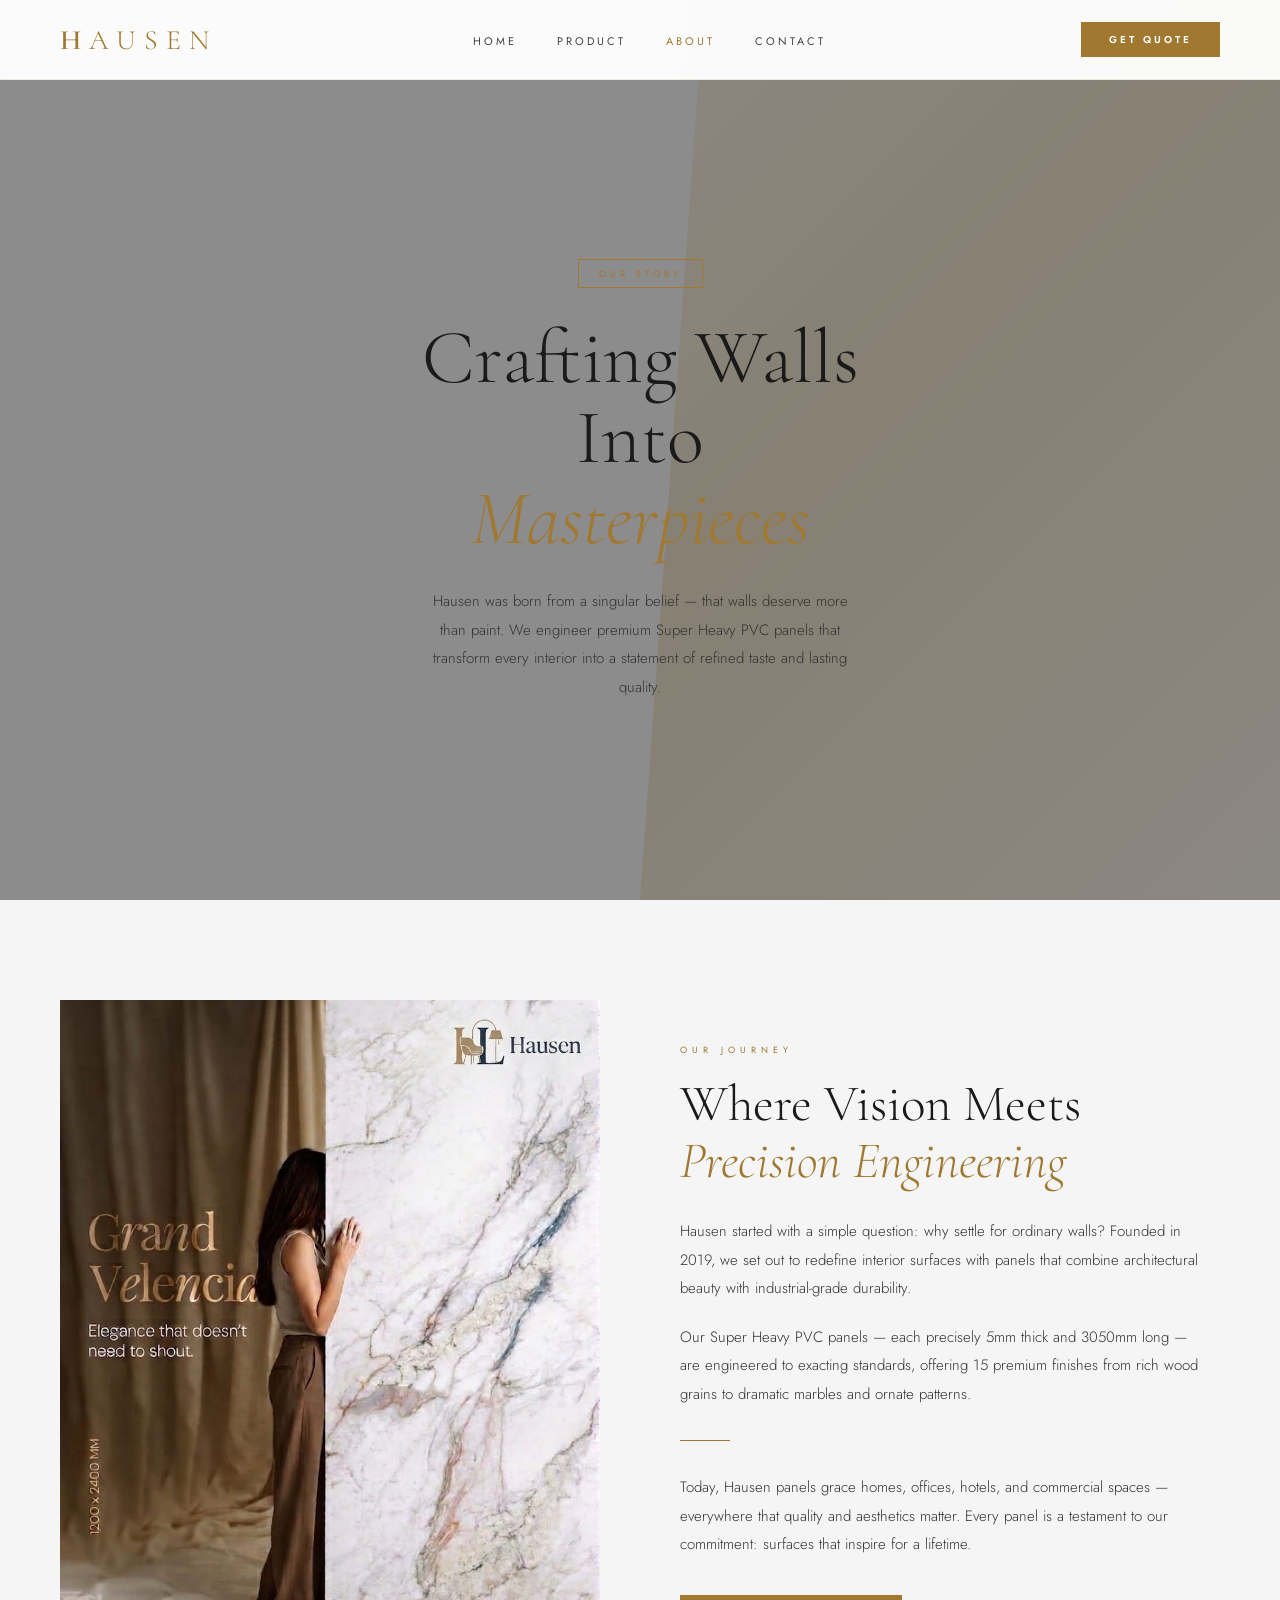
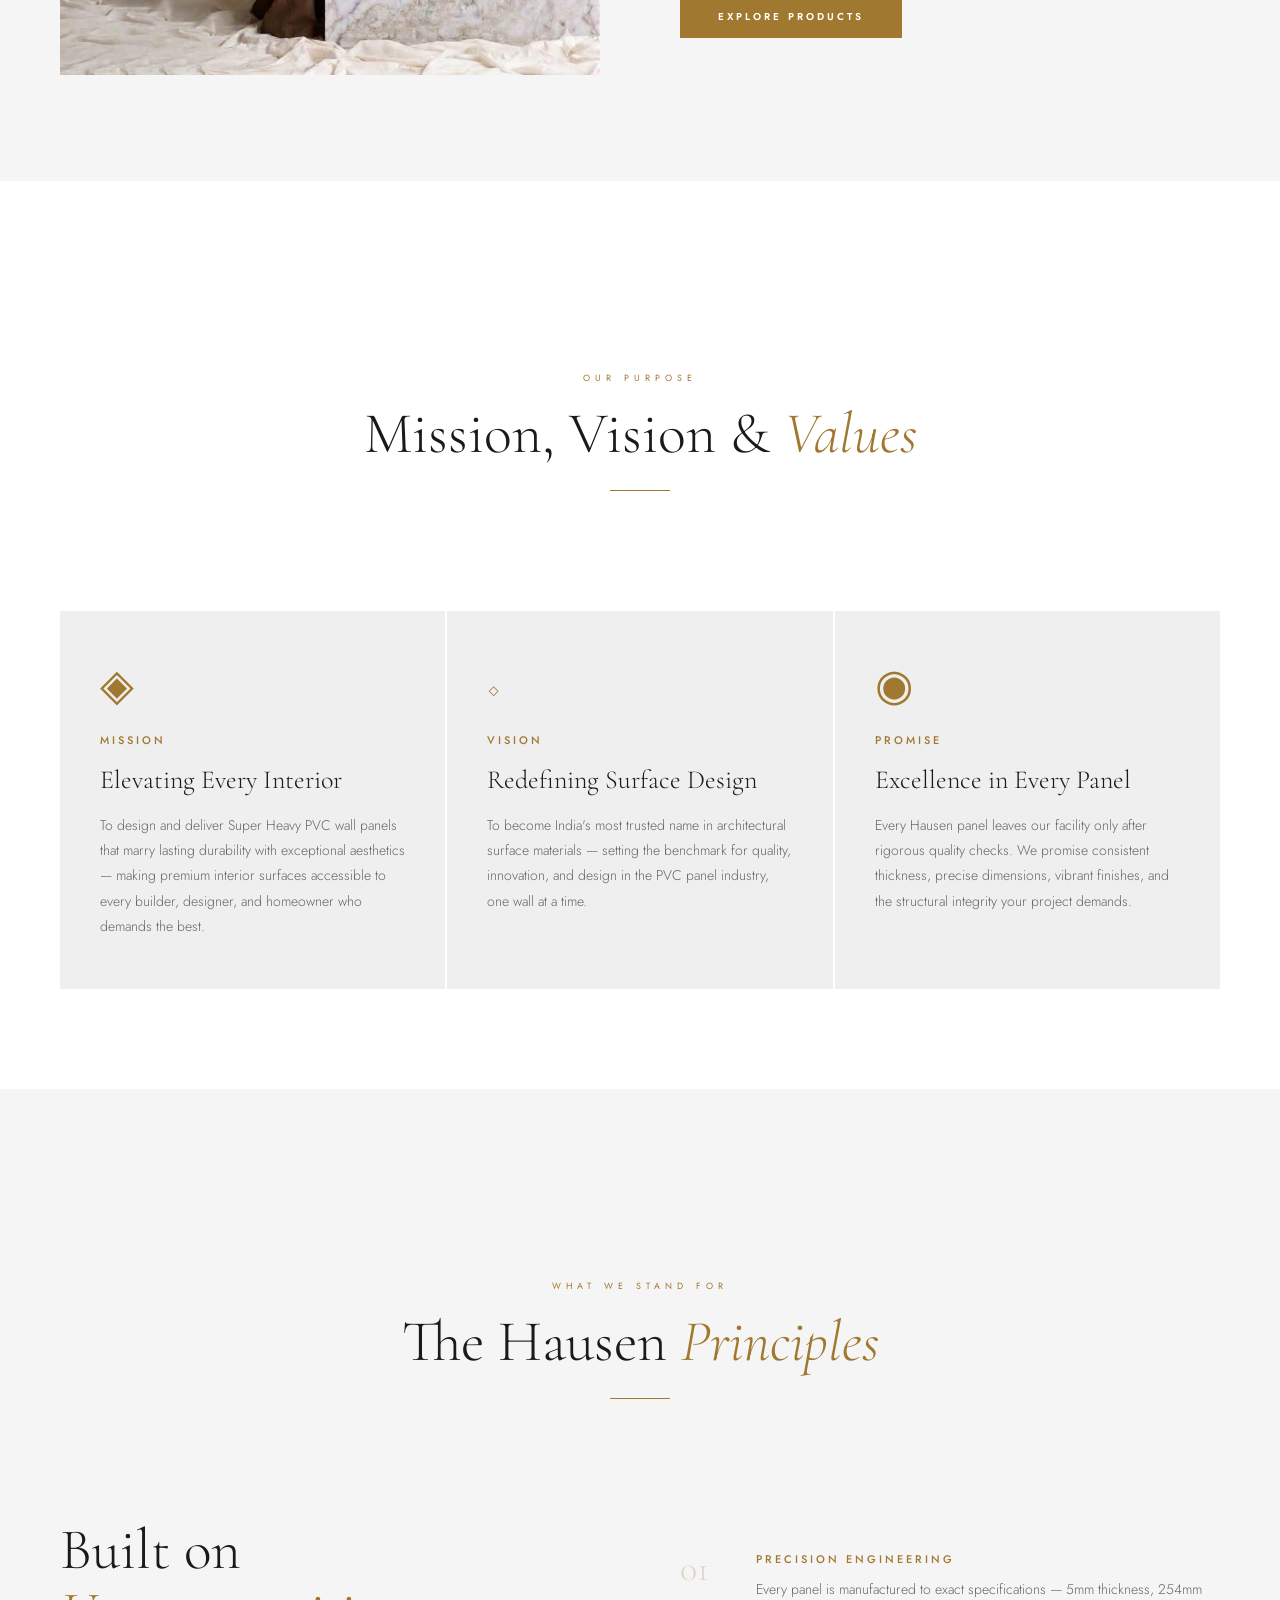
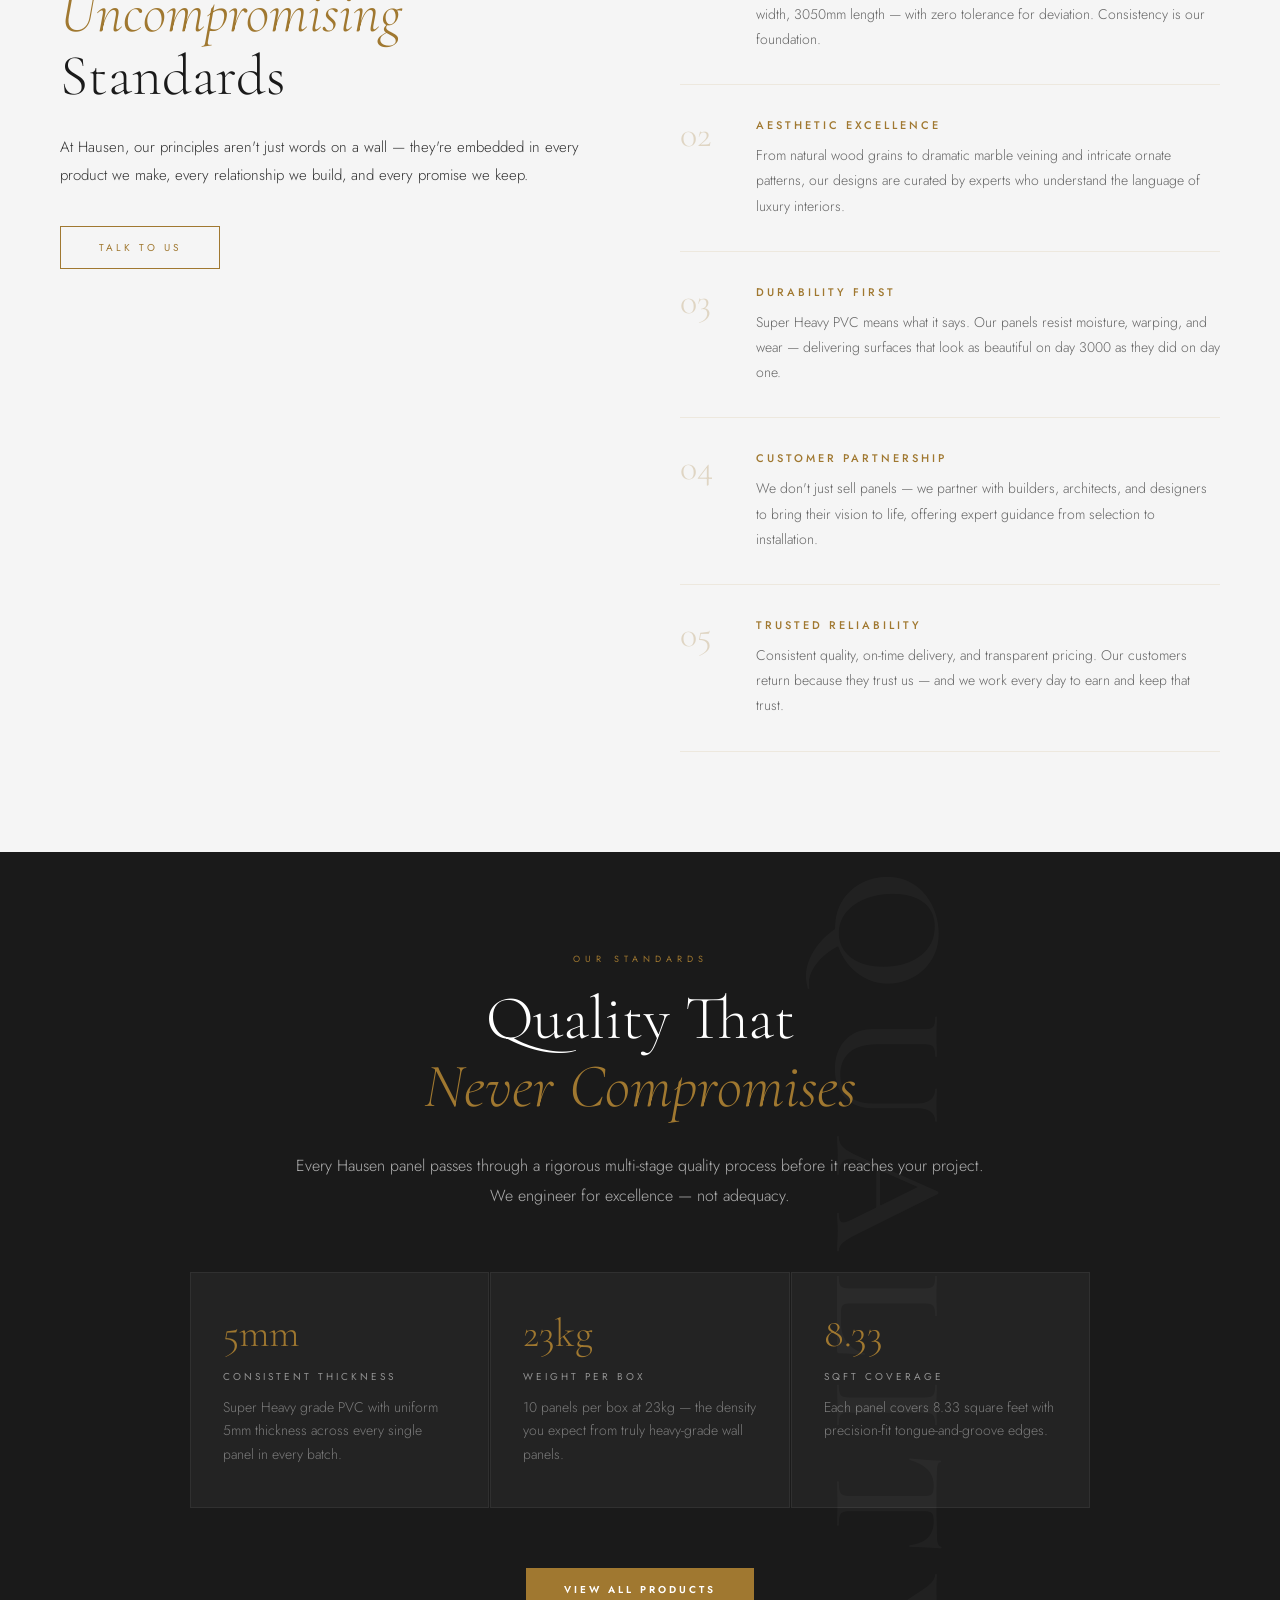
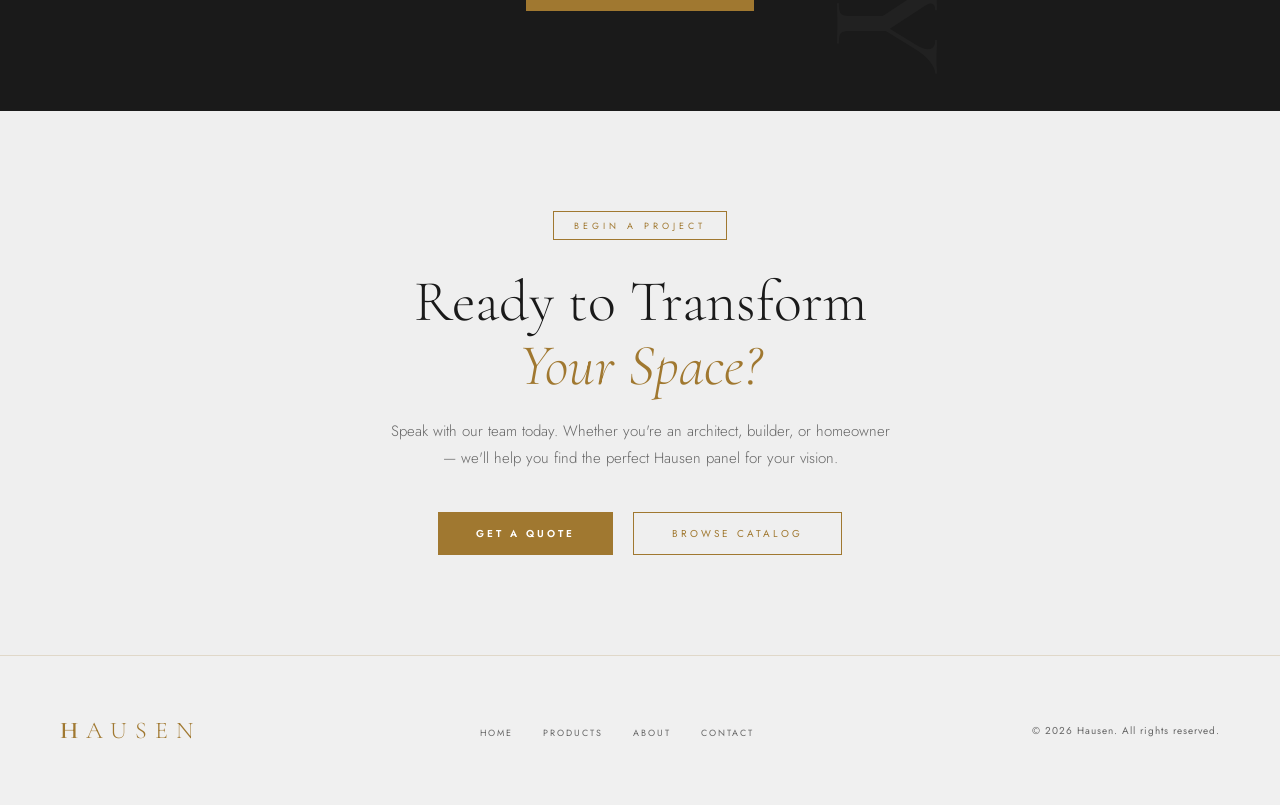
==== about.html @ d2577542 "Initial commit" ====
<!DOCTYPE html>
<html lang="en">
<head>
<meta charset="UTF-8">
<meta name="viewport" content="width=device-width, initial-scale=1.0">
<title>About | HAUSEN Super Heavy PVC Panels</title>
<meta name="description" content="Learn about Hausen — the makers of premium Super Heavy PVC wall panels. Our story, mission, and commitment to quality craftsmanship.">
<link rel="stylesheet" href="../css/style.css">
<link href="https://fonts.googleapis.com/css2?family=Cormorant+Garamond:ital,wght@0,300;0,400;0,600;1,300;1,400&family=Jost:wght@200;300;400;500;600&display=swap" rel="stylesheet">
<style>
  /* ── ABOUT PAGE STYLES ── */
  .about-hero {
    min-height: 70vh;
    background: var(--dark);
    display: flex; align-items: center;
    position: relative; overflow: hidden;
    padding: 160px 60px 100px;
  }
  .about-hero::before {
    content: '';
    position: absolute; top: 0; right: 0;
    width: 50%; height: 100%;
    background: linear-gradient(135deg, #fdf6ec 0%, #f5e8d0 40%, #fdf6ec 100%);
    clip-path: polygon(10% 0, 100% 0, 100% 100%, 0% 100%);
  }
  .about-hero-content { position: relative; z-index: 2; max-width: 580px; }
  .about-hero-tag {
    display: inline-block; border: 1px solid var(--gold);
    color: var(--gold); font-size: 9px; letter-spacing: 4px;
    text-transform: uppercase; padding: 7px 20px; margin-bottom: 30px;
  }
  .about-hero-title {
    font-family: 'Cormorant Garamond', serif;
    font-size: clamp(48px, 6vw, 80px);
    font-weight: 300; line-height: 1.05;
    color: var(--cream); margin-bottom: 28px;
  }
  .about-hero-title em { font-style: italic; color: var(--gold); display: block; }
  .about-hero-desc {
    font-size: 15px; line-height: 1.9;
    color: var(--text-light); font-weight: 300; max-width: 440px;
  }
  .about-hero-img {
    position: absolute; right: 60px; top: 50%;
    transform: translateY(-50%);
    width: 38%; aspect-ratio: 3/4;
    object-fit: cover; z-index: 1;
    box-shadow: 0 30px 80px rgba(0,0,0,0.12);
  }

  /* ── STORY ── */
  .story-section {
    background: var(--dark-2);
    padding: 100px 60px;
  }
  .story-inner {
    display: grid; grid-template-columns: 1fr 1fr;
    gap: 80px; align-items: center;
    max-width: 1200px; margin: 0 auto;
  }
  .story-img-wrap { position: relative; }
  .story-img {
    width: 100%; aspect-ratio: 4/5; object-fit: cover;
  }
  .story-accent {
    position: absolute; bottom: -24px; right: -24px;
    width: 55%; aspect-ratio: 1;
    background: var(--gold); padding: 32px;
    display: flex; flex-direction: column; justify-content: center;
  }
  .story-accent-num {
    font-family: 'Cormorant Garamond', serif;
    font-size: 52px; font-weight: 300; color: #fff; line-height: 1;
  }
  .story-accent-label {
    font-size: 9px; letter-spacing: 3px; text-transform: uppercase;
    color: rgba(255,255,255,0.75); margin-top: 8px;
  }
  .story-text { padding-right: 20px; }
  .story-tag {
    font-size: 9px; letter-spacing: 5px; text-transform: uppercase;
    color: var(--gold); display: block; margin-bottom: 20px;
  }
  .story-title {
    font-family: 'Cormorant Garamond', serif;
    font-size: clamp(34px, 4vw, 52px);
    font-weight: 300; color: var(--cream);
    line-height: 1.1; margin-bottom: 28px;
  }
  .story-title em { font-style: italic; color: var(--gold); }
  .story-p {
    font-size: 15px; line-height: 1.9;
    color: var(--text-light); font-weight: 300;
    margin-bottom: 20px;
  }
  .story-divider {
    width: 50px; height: 1px; background: var(--gold); margin: 32px 0;
  }

  /* ── STATS BAR ── */
  .stats-bar {
    background: var(--gold);
    padding: 50px 60px;
    display: grid; grid-template-columns: repeat(4, 1fr);
    gap: 1px;
  }
  .stats-item {
    text-align: center; padding: 0 20px;
    border-right: 1px solid rgba(255,255,255,0.2);
  }
  .stats-item:last-child { border-right: none; }
  .stats-num {
    font-family: 'Cormorant Garamond', serif;
    font-size: 52px; font-weight: 300; color: #fff; line-height: 1;
    display: block;
  }
  .stats-label {
    font-size: 9px; letter-spacing: 3px; text-transform: uppercase;
    color: rgba(255,255,255,0.7); margin-top: 10px; display: block;
  }

  /* ── MISSION ── */
  .mission-section {
    background: var(--dark);
    padding: 100px 60px;
  }
  .mission-grid {
    display: grid; grid-template-columns: repeat(3, 1fr);
    gap: 2px; margin-top: 60px;
  }
  .mission-card {
    background: var(--dark-3);
    padding: 50px 40px;
    border-top: 3px solid transparent;
    transition: border-color 0.3s, transform 0.3s;
  }
  .mission-card:hover { border-color: var(--gold); transform: translateY(-6px); }
  .mission-icon {
    font-family: 'Cormorant Garamond', serif;
    font-size: 44px; color: var(--gold); font-weight: 300;
    line-height: 1; margin-bottom: 24px;
  }
  .mission-title {
    font-size: 11px; letter-spacing: 3px; text-transform: uppercase;
    color: var(--gold); margin-bottom: 16px; font-weight: 500;
  }
  .mission-heading {
    font-family: 'Cormorant Garamond', serif;
    font-size: 26px; font-weight: 300; color: var(--cream);
    line-height: 1.2; margin-bottom: 18px;
  }
  .mission-desc {
    font-size: 14px; line-height: 1.8;
    color: var(--text-muted); font-weight: 300;
  }

  /* ── VALUES ── */
  .values-section {
    background: var(--dark-2);
    padding: 100px 60px;
  }
  .values-inner {
    display: grid; grid-template-columns: 1fr 1fr;
    gap: 80px; align-items: start;
    max-width: 1200px; margin: 60px auto 0;
  }
  .values-left { position: sticky; top: 100px; }
  .values-big-title {
    font-family: 'Cormorant Garamond', serif;
    font-size: clamp(36px, 4.5vw, 58px);
    font-weight: 300; color: var(--cream); line-height: 1.1;
  }
  .values-big-title em { font-style: italic; color: var(--gold); }
  .values-big-desc {
    font-size: 15px; line-height: 1.9;
    color: var(--text-light); font-weight: 300;
    margin-top: 24px;
  }
  .values-list { display: flex; flex-direction: column; gap: 0; }
  .value-item {
    padding: 32px 0;
    border-bottom: 1px solid rgba(184,151,90,0.15);
    display: flex; gap: 28px; align-items: flex-start;
    transition: padding-left 0.3s;
  }
  .value-item:hover { padding-left: 10px; }
  .value-num {
    font-family: 'Cormorant Garamond', serif;
    font-size: 36px; color: rgba(160,120,48,0.25);
    font-weight: 300; flex-shrink: 0; line-height: 1;
    min-width: 48px;
  }
  .value-body {}
  .value-name {
    font-size: 11px; letter-spacing: 3px; text-transform: uppercase;
    color: var(--gold); margin-bottom: 10px; display: block;
    font-weight: 500;
  }
  .value-desc {
    font-size: 14px; line-height: 1.8;
    color: var(--text-muted); font-weight: 300;
  }

  /* ── QUALITY ── */
  .quality-section {
    background: var(--cream);
    padding: 100px 60px;
    position: relative; overflow: hidden;
  }
  .quality-section::before {
    content: 'QUALITY';
    position: absolute; right: -20px; top: 50%;
    transform: translateY(-50%) rotate(90deg);
    font-family: 'Cormorant Garamond', serif;
    font-size: 160px; font-weight: 600;
    color: rgba(255,255,255,0.03); letter-spacing: 20px;
    white-space: nowrap; pointer-events: none;
  }
  .quality-inner {
    max-width: 900px; margin: 0 auto;
    text-align: center; position: relative; z-index: 1;
  }
  .quality-tag {
    font-size: 9px; letter-spacing: 5px; text-transform: uppercase;
    color: var(--gold); display: block; margin-bottom: 20px;
  }
  .quality-title {
    font-family: 'Cormorant Garamond', serif;
    font-size: clamp(36px, 5vw, 62px);
    font-weight: 300; color: #fff;
    line-height: 1.1; margin-bottom: 30px;
  }
  .quality-title em { font-style: italic; color: var(--gold); }
  .quality-desc {
    font-size: 16px; line-height: 1.9;
    color: rgba(255,255,255,0.65); font-weight: 300;
    margin-bottom: 60px; max-width: 700px; margin-left: auto; margin-right: auto;
  }
  .quality-grid {
    display: grid; grid-template-columns: repeat(3, 1fr);
    gap: 1px; margin-bottom: 60px;
  }
  .quality-card {
    background: rgba(255,255,255,0.04);
    padding: 40px 32px;
    border: 1px solid rgba(255,255,255,0.06);
    text-align: left;
    transition: background 0.3s;
  }
  .quality-card:hover { background: rgba(160,120,48,0.1); }
  .quality-card-num {
    font-family: 'Cormorant Garamond', serif;
    font-size: 40px; color: var(--gold); font-weight: 300; line-height: 1;
    margin-bottom: 16px;
  }
  .quality-card-title {
    font-size: 10px; letter-spacing: 3px; text-transform: uppercase;
    color: rgba(255,255,255,0.5); margin-bottom: 12px;
  }
  .quality-card-desc {
    font-size: 14px; line-height: 1.7;
    color: rgba(255,255,255,0.4); font-weight: 300;
  }

  /* ── CTA ── */
  .about-cta {
    background: var(--dark-3);
    padding: 100px 60px;
    text-align: center;
  }
  .about-cta-title {
    font-family: 'Cormorant Garamond', serif;
    font-size: clamp(36px, 5vw, 58px);
    font-weight: 300; color: var(--cream);
    line-height: 1.1; margin-bottom: 20px;
  }
  .about-cta-title em { font-style: italic; color: var(--gold); }
  .about-cta-desc {
    font-size: 15px; color: var(--text-muted); font-weight: 300;
    margin-bottom: 40px; max-width: 500px; margin-left: auto; margin-right: auto;
    line-height: 1.8;
  }
  .cta-btns { display: flex; gap: 20px; justify-content: center; flex-wrap: wrap; }

  /* ── RESPONSIVE ── */
  @media (max-width: 1024px) {
    .about-hero { padding: 140px 30px 80px; }
    .about-hero::before { display: none; }
    .about-hero-img { display: none; }
    .story-inner { grid-template-columns: 1fr; gap: 50px; }
    .story-text { padding-right: 0; }
    .stats-bar { grid-template-columns: repeat(2, 1fr); gap: 1px; }
    .mission-grid { grid-template-columns: 1fr; gap: 16px; }
    .values-inner { grid-template-columns: 1fr; gap: 40px; }
    .values-left { position: static; }
    .quality-grid { grid-template-columns: 1fr; gap: 16px; }
  }
  @media (max-width: 768px) {
    .about-hero { padding: 120px 20px 60px; }
    .story-section, .mission-section, .values-section, .quality-section, .about-cta { padding: 60px 20px; }
    .stats-bar { padding: 40px 20px; grid-template-columns: repeat(2,1fr); gap: 30px 0; }
    .story-accent { display: none; }
    .mission-card { padding: 30px 24px; }
  }
</style>
</head>
<body>

<!-- NAV -->
<nav>
  <a href="index.html" class="nav-logo"><span>H</span>AUSEN</a>
  <ul class="nav-links">
    <li><a href="index.html">Home</a></li>
    <li><a href="product.html">Product</a></li>
    <li><a href="about.html" style="color:var(--gold);">About</a></li>
    <li><a href="contact.html">Contact</a></li>
  </ul>
  <a href="contact.html" class="nav-cta">Get Quote</a>
</nav>

<!-- HERO -->
<section class="about-hero">

  <!-- Background Video -->
  <video autoplay muted loop playsinline class="about-hero-video">
    <source src="/images/home/video.mp4" type="video/mp4">
  </video>

  <!-- Overlay -->
  <div class="about-hero-overlay"></div>

  <!-- Content -->
  <div class="about-hero-content reveal">
    <div class="about-hero-tag">Our Story</div>

    <h1 class="about-hero-title">
      Crafting Walls<br>Into
      <em>Masterpieces</em>
    </h1>

    <p class="about-hero-desc">
      Hausen was born from a singular belief — that walls deserve more than paint.
      We engineer premium Super Heavy PVC panels that transform every interior into a
      statement of refined taste and lasting quality.
    </p>
  </div>

</section>

<!-- herostyle -->
<style>
.about-hero{
  position: relative;
  width: 100%;
  height: 100vh;
  overflow: hidden;

  display: flex;
  align-items: center;
  justify-content: center;

  text-align: center;
}

/* Background Video */
.about-hero-video{
  position: absolute;
  top: 0;
  left: 0;

  width: 100%;
  height: 100%;

  object-fit: cover;
  z-index: 1;
}

/* Dark Overlay */
.about-hero-overlay{
  position: absolute;
  inset: 0;
  background: rgba(0,0,0,0.45);
  z-index: 2;
}

/* Content */
.about-hero-content{
  position: relative;
  z-index: 3;

  max-width: 900px;
  padding: 20px;
}

/* KEEP YOUR ORIGINAL FONTS/TYPOGRAPHY */
/* Sirf center alignment add kiya */
.about-hero-tag,
.about-hero-title,
.about-hero-desc{
  text-align: center;
}
</style>


<!-- STORY -->
<section class="story-section">
  <div class="story-inner">
    <div class="story-img-wrap reveal">
      <img
        src="/images/About_hero.jpeg"
        alt="Hausen manufacturing" class="story-img">
      
    </div>
    <div class="story-text reveal">
      <span class="story-tag">Our Journey</span>
      <h2 class="story-title">
        Where Vision Meets<br>
        <em>Precision Engineering</em>
      </h2>
      <p class="story-p">
        Hausen started with a simple question: why settle for ordinary walls? Founded in 2019, 
        we set out to redefine interior surfaces with panels that combine architectural beauty 
        with industrial-grade durability.
      </p>
      <p class="story-p">
        Our Super Heavy PVC panels — each precisely 5mm thick and 3050mm long — are engineered 
        to exacting standards, offering 15 premium finishes from rich wood grains to dramatic 
        marbles and ornate patterns.
      </p>
      <div class="story-divider"></div>
      <p class="story-p">
        Today, Hausen panels grace homes, offices, hotels, and commercial spaces — everywhere 
        that quality and aesthetics matter. Every panel is a testament to our commitment: 
        surfaces that inspire for a lifetime.
      </p>
      <a href="product.html" class="btn-primary" style="margin-top:16px;">Explore Products</a>
    </div>
  </div>
</section>



<!-- MISSION, VISION, VALUES CARDS -->
<section class="mission-section" id="mission">
  <div class="section-header">
    <span class="section-tag">Our Purpose</span>
    <h2 class="section-title">Mission, Vision &amp; <em>Values</em></h2>
    <div class="section-line"></div>
  </div>
  <div class="mission-grid">
    <div class="mission-card reveal">
      <div class="mission-icon">◈</div>
      <div class="mission-title">Mission</div>
      <h3 class="mission-heading">Elevating Every Interior</h3>
      <p class="mission-desc">
        To design and deliver Super Heavy PVC wall panels that marry lasting durability with 
        exceptional aesthetics — making premium interior surfaces accessible to every builder, 
        designer, and homeowner who demands the best.
      </p>
    </div>
    <div class="mission-card reveal">
      <div class="mission-icon">◇</div>
      <div class="mission-title">Vision</div>
      <h3 class="mission-heading">Redefining Surface Design</h3>
      <p class="mission-desc">
        To become India's most trusted name in architectural surface materials — setting the 
        benchmark for quality, innovation, and design in the PVC panel industry, one wall at a time.
      </p>
    </div>
    <div class="mission-card reveal">
      <div class="mission-icon">◉</div>
      <div class="mission-title">Promise</div>
      <h3 class="mission-heading">Excellence in Every Panel</h3>
      <p class="mission-desc">
        Every Hausen panel leaves our facility only after rigorous quality checks. We promise 
        consistent thickness, precise dimensions, vibrant finishes, and the structural integrity 
        your project demands.
      </p>
    </div>
  </div>
</section>

<!-- VALUES -->
<section class="values-section" id="values">
  <div class="section-header">
    <span class="section-tag">What We Stand For</span>
    <h2 class="section-title">The Hausen <em>Principles</em></h2>
    <div class="section-line"></div>
  </div>
  <div class="values-inner">
    <div class="values-left reveal">
      <h3 class="values-big-title">
        Built on<br>
        <em>Uncompromising</em><br>
        Standards
      </h3>
      <p class="values-big-desc">
        At Hausen, our principles aren't just words on a wall — they're embedded in every 
        product we make, every relationship we build, and every promise we keep.
      </p>
      <a href="contact.html" class="btn-outline" style="margin-top:36px;display:inline-block;">Talk to Us</a>
    </div>
    <div class="values-list">
      <div class="value-item reveal">
        <span class="value-num">01</span>
        <div class="value-body">
          <span class="value-name">Precision Engineering</span>
          <p class="value-desc">
            Every panel is manufactured to exact specifications — 5mm thickness, 254mm width, 
            3050mm length — with zero tolerance for deviation. Consistency is our foundation.
          </p>
        </div>
      </div>
      <div class="value-item reveal">
        <span class="value-num">02</span>
        <div class="value-body">
          <span class="value-name">Aesthetic Excellence</span>
          <p class="value-desc">
            From natural wood grains to dramatic marble veining and intricate ornate patterns, 
            our designs are curated by experts who understand the language of luxury interiors.
          </p>
        </div>
      </div>
      <div class="value-item reveal">
        <span class="value-num">03</span>
        <div class="value-body">
          <span class="value-name">Durability First</span>
          <p class="value-desc">
            Super Heavy PVC means what it says. Our panels resist moisture, warping, and wear — 
            delivering surfaces that look as beautiful on day 3000 as they did on day one.
          </p>
        </div>
      </div>
      <div class="value-item reveal">
        <span class="value-num">04</span>
        <div class="value-body">
          <span class="value-name">Customer Partnership</span>
          <p class="value-desc">
            We don't just sell panels — we partner with builders, architects, and designers 
            to bring their vision to life, offering expert guidance from selection to installation.
          </p>
        </div>
      </div>
      <div class="value-item reveal">
        <span class="value-num">05</span>
        <div class="value-body">
          <span class="value-name">Trusted Reliability</span>
          <p class="value-desc">
            Consistent quality, on-time delivery, and transparent pricing. Our customers return 
            because they trust us — and we work every day to earn and keep that trust.
          </p>
        </div>
      </div>
    </div>
  </div>
</section>

<!-- QUALITY DARK SECTION -->
<section class="quality-section" id="quality">
  <div class="quality-inner">
    <span class="quality-tag">Our Standards</span>
    <h2 class="quality-title">
      Quality That<br>
      <em>Never Compromises</em>
    </h2>
    <p class="quality-desc">
      Every Hausen panel passes through a rigorous multi-stage quality process before it reaches your project. 
      We engineer for excellence — not adequacy.
    </p>
    <div class="quality-grid reveal">
      <div class="quality-card">
        <div class="quality-card-num">5mm</div>
        <div class="quality-card-title">Consistent Thickness</div>
        <p class="quality-card-desc">Super Heavy grade PVC with uniform 5mm thickness across every single panel in every batch.</p>
      </div>
      <div class="quality-card">
        <div class="quality-card-num">23kg</div>
        <div class="quality-card-title">Weight Per Box</div>
        <p class="quality-card-desc">10 panels per box at 23kg — the density you expect from truly heavy-grade wall panels.</p>
      </div>
      <div class="quality-card">
        <div class="quality-card-num">8.33</div>
        <div class="quality-card-title">Sqft Coverage</div>
        <p class="quality-card-desc">Each panel covers 8.33 square feet with precision-fit tongue-and-groove edges.</p>
      </div>
    </div>
    <a href="product.html" class="btn-primary">View All Products</a>
  </div>
</section>

<!-- CTA -->
<section class="about-cta">
  <div class="about-hero-tag" style="margin:0 auto 30px; display:table;">Begin a Project</div>
  <h2 class="about-cta-title reveal">
    Ready to Transform<br>
    <em>Your Space?</em>
  </h2>
  <p class="about-cta-desc">
    Speak with our team today. Whether you're an architect, builder, or homeowner — 
    we'll help you find the perfect Hausen panel for your vision.
  </p>
  <div class="cta-btns reveal">
    <a href="contact.html" class="btn-primary">Get a Quote</a>
    <a href="product.html" class="btn-outline">Browse Catalog</a>
  </div>
</section>

<!-- FOOTER -->
<footer>
  <div class="footer-logo"><span style="font-weight:600;">H</span>AUSEN</div>
  <ul class="footer-links">
    <li><a href="index.html">Home</a></li>
    <li><a href="product.html">Products</a></li>
    <li><a href="about.html">About</a></li>
    <li><a href="contact.html">Contact</a></li>
  </ul>
  <p class="footer-copy">© 2026 Hausen. All rights reserved.</p>
</footer>

<!-- SCROLL TOP -->
<button class="scroll-top" id="scrollTop" onclick="window.scrollTo({top:0,behavior:'smooth'})">↑</button>

<script>
  // Reveal on scroll
  const reveals = document.querySelectorAll('.reveal');
  const observer = new IntersectionObserver((entries) => {
    entries.forEach(e => { if (e.isIntersecting) { e.target.classList.add('visible'); } });
  }, { threshold: 0.12 });
  reveals.forEach(el => observer.observe(el));

  // Scroll top button
  window.addEventListener('scroll', () => {
    const btn = document.getElementById('scrollTop');
    btn.classList.toggle('show', window.scrollY > 400);
  });
</script>
</body>
</html>
---- css/style.css ----
:root {
    --gold: #a07830;
    --gold-light: #c09040;
    --dark: #ffffff;
    --dark-2: #f5f5f5;
    --dark-3: #efefef;
    --cream: #1a1a1a;
    --cream-2: #2a2a2a;
    --text-light: #333333;
    --text-muted: #666666;
  }

  * { margin: 0; padding: 0; box-sizing: border-box; }

  html { scroll-behavior: smooth; overflow-x: hidden; }

  body {
    font-family: 'Jost', sans-serif;
    background: var(--dark);
    color: var(--cream);
    overflow-x: hidden;
    width: 100%;
    max-width: 100vw;
  }

  /* ─── NAV ─────────────────────────────────── */
  nav {
    position: fixed; top: 0; left: 0; right: 0; z-index: 100;
    display: flex; align-items: center; justify-content: space-between;
    padding: 22px 60px;
    background: rgba(255,255,255,0.96);
    backdrop-filter: blur(12px);
    border-bottom: 1px solid rgba(184,151,90,0.15);
  }

  .nav-logo {
    font-family: 'Cormorant Garamond', serif;
    font-size: 28px; font-weight: 300; letter-spacing: 8px;
    color: var(--gold);
    text-transform: uppercase;
    text-decoration: none;
  }

  .nav-logo span { font-weight: 600; }

  .nav-links {
    display: flex; gap: 40px; list-style: none;
  }

  .nav-links a {
    color: #444444; text-decoration: none;
    font-size: 11px; letter-spacing: 3px; text-transform: uppercase;
    font-weight: 400;
    transition: color 0.3s;
  }

  .nav-links a:hover { color: var(--gold); }

  .nav-cta {
    background: var(--gold); color: #ffffff;
    border: none; padding: 10px 28px;
    font-family: 'Jost', sans-serif;
    font-size: 10px; letter-spacing: 3px; text-transform: uppercase;
    font-weight: 600; cursor: pointer;
    transition: background 0.3s;
    text-decoration: none;
  }

  .nav-cta:hover { background: var(--gold-light); }

  /* ─── HERO ─────────────────────────────────── */
  .hero {
    min-height: 100vh;
    background: var(--dark);
    display: flex; align-items: center;
    position: relative; overflow: hidden;
    padding: 120px 60px 80px;
  }

  .hero::before {
    content: '';
    position: absolute; top: 0; right: 0;
    width: 55%; height: 100%;
    background: linear-gradient(135deg, #fdf6ec 0%, #f5e8d0 40%, #fdf6ec 100%);
    clip-path: polygon(8% 0, 100% 0, 100% 100%, 0% 100%);
  }

  .hero-badge {
    display: inline-block;
    border: 1px solid var(--gold);
    color: var(--gold);
    font-size: 9px; letter-spacing: 4px;
    text-transform: uppercase; padding: 7px 20px;
    margin-bottom: 30px;
  }

  .hero-content { position: relative; z-index: 2; max-width: 560px; }

  .hero-title {
    font-family: 'Cormorant Garamond', serif;
    font-size: clamp(52px, 7vw, 88px);
    font-weight: 300; line-height: 1.0;
    margin-bottom: 12px;
    color: var(--cream);
  }

  .hero-title em {
    font-style: italic; color: var(--gold);
    display: block;
  }

  .hero-subtitle {
    font-size: 11px; letter-spacing: 4px; text-transform: uppercase;
    color: var(--text-muted); margin-bottom: 30px;
    font-weight: 300;
  }

  .hero-desc {
    font-size: 15px; line-height: 1.8;
    color: var(--text-light); max-width: 420px;
    font-weight: 300; margin-bottom: 50px;
  }

  .hero-stats {
    display: flex; gap: 50px; margin-bottom: 50px;
  }

  .stat-item { border-left: 2px solid var(--gold); padding-left: 18px; }

  .stat-num {
    font-family: 'Cormorant Garamond', serif;
    font-size: 36px; font-weight: 300; color: var(--gold);
    line-height: 1;
  }

  .stat-label {
    font-size: 9px; letter-spacing: 2px; text-transform: uppercase;
    color: var(--text-muted); margin-top: 4px;
  }

  .hero-btns { display: flex; gap: 20px; align-items: center; }

  .btn-primary {
    background: var(--gold); color: #ffffff;
    padding: 14px 38px; font-family: 'Jost', sans-serif;
    font-size: 10px; letter-spacing: 3px; text-transform: uppercase;
    font-weight: 600; cursor: pointer; border: none;
    text-decoration: none; display: inline-block;
    transition: background 0.3s, transform 0.2s;
  }

  .btn-primary:hover { background: var(--gold-light); transform: translateY(-2px); }

  .btn-outline {
    border: 1px solid var(--gold); color: var(--gold);
    padding: 13px 38px; font-family: 'Jost', sans-serif;
    font-size: 10px; letter-spacing: 3px; text-transform: uppercase;
    font-weight: 400; cursor: pointer; background: transparent;
    text-decoration: none; display: inline-block;
    transition: all 0.3s;
  }

  .btn-outline:hover { background: var(--gold); color: #ffffff; }

  .hero-visual {
    position: absolute; right: 0; top: 0;
    width: 52%; height: 100%;
    display: flex; align-items: center; justify-content: center;
    z-index: 1;
  }

  .hero-panels {
    display: grid; grid-template-columns: 1fr 1fr;
    gap: 12px; padding: 80px 60px 80px 30px;
    width: 100%;
  }

  .hero-panel-img {
    aspect-ratio: 3/4; overflow: hidden;
    position: relative;
  }

  .hero-panel-img img {
    width: 100%; height: 100%; object-fit: cover;
    transition: transform 0.6s ease;
  }

  .hero-panel-img:hover img { transform: scale(1.05); }

  .hero-panel-img:nth-child(1) { margin-top: 40px; }
  .hero-panel-img:nth-child(2) { margin-top: -40px; }

  /* ─── SPECS STRIP ──────────────────────────── */
  .specs-strip {
    background: var(--gold);
    padding: 22px 60px;
    display: flex; justify-content: space-between; align-items: center;
    flex-wrap: wrap; gap: 20px;
  }

  .spec-item { text-align: center; }

  .spec-val {
    font-family: 'Cormorant Garamond', serif;
    font-size: 22px; font-weight: 600;
    color: var(--dark); display: block;
  }

  .spec-key {
    font-size: 9px; letter-spacing: 2px; text-transform: uppercase;
    color: rgba(14,14,14,0.65); font-weight: 500;
  }

  .spec-divider {
    width: 1px; height: 40px;
    background: rgba(14,14,14,0.2);
  }

  /* ─── SECTION HEADERS ──────────────────────── */
  .section-header {
    text-align: center; padding: 90px 60px 60px;
  }

  .section-tag {
    font-size: 9px; letter-spacing: 5px; text-transform: uppercase;
    color: var(--gold); display: block; margin-bottom: 18px;
  }

  .section-title {
    font-family: 'Cormorant Garamond', serif;
    font-size: clamp(36px, 5vw, 58px);
    font-weight: 300; color: var(--cream);
    line-height: 1.1;
  }

  .section-title em { font-style: italic; color: var(--gold); }

  .section-line {
    width: 60px; height: 1px; background: var(--gold);
    margin: 24px auto 0;
  }

  /* ─── PRODUCTS GRID ────────────────────────── */
  .products-section {
    background: var(--dark-2);
    padding: 0 60px 100px;
  }

  /* Category tabs */
  .category-tabs {
    display: flex; justify-content: center;
    gap: 0; margin-bottom: 60px;
    border: 1px solid rgba(184,151,90,0.2);
    overflow: hidden; width: fit-content; margin-left: auto; margin-right: auto;
  }

  .tab-btn {
    padding: 12px 28px; background: transparent;
    border: none; color: var(--text-muted);
    font-family: 'Jost', sans-serif;
    font-size: 9px; letter-spacing: 3px; text-transform: uppercase;
    cursor: pointer; transition: all 0.3s;
    border-right: 1px solid rgba(184,151,90,0.2);
  }

  .tab-btn:last-child { border-right: none; }

  .tab-btn.active {
    background: var(--gold); color: #ffffff; font-weight: 600;
  }

  .tab-btn:not(.active):hover {
    background: rgba(184,151,90,0.1); color: var(--gold);
  }

  /* Grid */
  .products-grid {
    display: grid;
    grid-template-columns: repeat(3, 1fr);
    gap: 2px;
  }

  .product-card {
    background: #f8f8f8;
    position: relative; overflow: hidden;
    cursor: pointer;
    transition: transform 0.4s ease;
  }

  .product-card:hover { transform: scale(1.01); z-index: 2; }

  .product-img-wrap {
    position: relative; overflow: hidden;
    aspect-ratio: 4/5;
  }

  .product-img-wrap img {
    width: 100%; height: 100%; object-fit: cover;
    transition: transform 0.6s ease, filter 0.4s ease;
    filter: brightness(0.92);
  }

  .product-card:hover .product-img-wrap img {
    transform: scale(1.06);
    filter: brightness(1);
  }

  .product-overlay {
    position: absolute; inset: 0;
    background: linear-gradient(to top, rgba(255,255,255,0.97) 0%, rgba(255,255,255,0.5) 50%, transparent 100%);
    display: flex; flex-direction: column; justify-content: flex-end;
    padding: 28px;
  }

  .product-code {
    font-size: 9px; letter-spacing: 3px; text-transform: uppercase;
    color: var(--gold); margin-bottom: 6px;
  }

  .product-name {
    font-family: 'Cormorant Garamond', serif;
    font-size: 20px; font-weight: 400; color: #111111;
    margin-bottom: 14px; line-height: 1.2;
  }

  .product-specs-mini {
    display: flex; gap: 16px;
    opacity: 0; transform: translateY(10px);
    transition: opacity 0.4s, transform 0.4s;
  }

  .product-card:hover .product-specs-mini {
    opacity: 1; transform: translateY(0);
  }

  .mini-spec {
    font-size: 9px; letter-spacing: 1px;
    color: var(--text-muted); text-transform: uppercase;
  }

  .mini-spec span { color: var(--gold); display: block; font-size: 12px; letter-spacing: 0; }

  .product-tag {
    position: absolute; top: 18px; right: 18px;
    background: var(--gold); color: var(--dark);
    font-size: 8px; letter-spacing: 2px; text-transform: uppercase;
    padding: 5px 10px; font-weight: 600;
  }

  /* ─── FEATURED PRODUCT ─────────────────────── */
  .featured-section {
    background: var(--dark);
    padding: 100px 60px;
  }

  .featured-inner {
    display: grid; grid-template-columns: 1fr 1fr;
    gap: 80px; align-items: center;
    max-width: 1200px; margin: 0 auto;
  }

  .featured-img-stack { position: relative; }

  .featured-main-img {
    width: 100%; aspect-ratio: 3/4; object-fit: cover;
  }

  .featured-accent-img {
    position: absolute; bottom: -30px; right: -30px;
    width: 45%; aspect-ratio: 1; object-fit: cover;
    border: 4px solid var(--dark);
  }

  .featured-label {
    font-size: 9px; letter-spacing: 5px; text-transform: uppercase;
    color: var(--gold); display: block; margin-bottom: 20px;
  }

  .featured-title {
    font-family: 'Cormorant Garamond', serif;
    font-size: 48px; font-weight: 300;
    line-height: 1.1; margin-bottom: 30px;
    color: var(--cream);
  }

  .featured-desc {
    font-size: 15px; line-height: 1.9;
    color: var(--text-light); margin-bottom: 40px; font-weight: 300;
  }

  .specs-table {
    border: 1px solid rgba(184,151,90,0.15);
    overflow: hidden; margin-bottom: 40px;
  }

  .specs-row {
    display: grid; grid-template-columns: 1fr 1fr;
    border-bottom: 1px solid rgba(184,151,90,0.1);
  }

  .specs-row:last-child { border-bottom: none; }

  .specs-key {
    padding: 14px 20px;
    font-size: 10px; letter-spacing: 2px; text-transform: uppercase;
    color: var(--text-muted); font-weight: 400;
    border-right: 1px solid rgba(184,151,90,0.1);
    background: rgba(160,120,48,0.06);
  }

  .specs-val {
    padding: 14px 20px;
    font-size: 14px; color: var(--cream);
    font-weight: 300;
  }

  /* ─── PROFILES SECTION ─────────────────────── */
  .profiles-section {
    background: var(--dark-3);
    padding: 100px 60px;
  }

  .profiles-grid {
    display: grid; grid-template-columns: 1fr 1fr;
    gap: 2px; margin-top: 60px;
  }

  .profile-card {
    background: #f2f2f2;
    display: grid; grid-template-columns: 1fr 1fr;
    overflow: hidden;
  }

  .profile-img {
    aspect-ratio: 4/3; object-fit: cover;
    width: 100%; height: 100%;
    display: block;
    filter: brightness(0.85) contrast(1.1);
  }

  .profile-info {
    padding: 40px 36px;
    display: flex; flex-direction: column; justify-content: center;
  }

  .profile-icon {
    font-size: 38px; font-weight: 200;
    color: var(--gold); margin-bottom: 16px;
    font-family: 'Cormorant Garamond', serif;
    letter-spacing: 2px;
  }

  .profile-name {
    font-size: 11px; letter-spacing: 4px; text-transform: uppercase;
    color: var(--gold); margin-bottom: 12px;
  }

  .profile-title {
    font-family: 'Cormorant Garamond', serif;
    font-size: 28px; font-weight: 300;
    color: var(--cream); margin-bottom: 16px; line-height: 1.2;
  }

  .profile-desc {
    font-size: 13px; line-height: 1.8;
    color: var(--text-muted); font-weight: 300;
  }

  /* ─── WHY CHOOSE ───────────────────────────── */
  .why-section {
    background: var(--dark);
    padding: 100px 60px;
  }

  .why-grid {
    display: grid; grid-template-columns: repeat(4, 1fr);
    gap: 1px; margin-top: 60px;
    border: 1px solid rgba(184,151,90,0.1);
  }

  .why-card {
    padding: 50px 36px;
    background: #f8f8f8;
    border-right: 1px solid rgba(184,151,90,0.08);
    transition: background 0.3s;
  }

  .why-card:last-child { border-right: none; }
  .why-card:hover { background: rgba(184,151,90,0.05); }

  .why-num {
    font-family: 'Cormorant Garamond', serif;
    font-size: 56px; font-weight: 300;
    color: rgba(184,151,90,0.2); line-height: 1;
    margin-bottom: 20px;
  }

  .why-title {
    font-size: 11px; letter-spacing: 3px; text-transform: uppercase;
    color: var(--gold); margin-bottom: 14px; font-weight: 500;
  }

  .why-desc {
    font-size: 13px; line-height: 1.8;
    color: var(--text-muted); font-weight: 300;
  }

  /* ─── CONTACT ──────────────────────────────── */
  .contact-section {
    background: var(--dark-3);
    padding: 100px 60px;
  }

  .contact-inner {
    display: grid; grid-template-columns: 1fr 1fr;
    gap: 80px; align-items: start;
    max-width: 1100px; margin: 0 auto;
  }

  .contact-title {
    font-family: 'Cormorant Garamond', serif;
    font-size: clamp(36px, 4vw, 52px);
    font-weight: 300; color: var(--cream);
    line-height: 1.1; margin-bottom: 24px;
  }

  .contact-title em { font-style: italic; color: var(--gold); }

  .contact-desc {
    font-size: 15px; line-height: 1.8;
    color: var(--text-light); font-weight: 300;
    margin-bottom: 40px;
  }

  .contact-info-item {
    display: flex; gap: 16px; align-items: flex-start;
    margin-bottom: 24px;
  }

  .contact-icon {
    width: 40px; height: 40px;
    border: 1px solid var(--gold);
    display: flex; align-items: center; justify-content: center;
    flex-shrink: 0; font-size: 14px;
  }

  .contact-info-text { font-size: 13px; color: var(--text-light); line-height: 1.6; }

  .contact-info-label {
    font-size: 9px; letter-spacing: 2px; text-transform: uppercase;
    color: var(--gold); display: block; margin-bottom: 4px;
  }

  .contact-form { display: flex; flex-direction: column; gap: 16px; }

  .form-group { display: flex; flex-direction: column; gap: 8px; }

  .form-label {
    font-size: 9px; letter-spacing: 2px; text-transform: uppercase;
    color: var(--text-muted);
  }

  .form-input, .form-textarea {
    background: #f5f5f5;
    border: 1px solid rgba(184,151,90,0.15);
    color: #1a1a1a; padding: 14px 18px;
    font-family: 'Jost', sans-serif; font-size: 14px;
    font-weight: 300; outline: none;
    transition: border-color 0.3s;
  }

  .form-input:focus, .form-textarea:focus {
    border-color: var(--gold);
  }

  .form-textarea { resize: vertical; min-height: 130px; }

  .form-row { display: grid; grid-template-columns: 1fr 1fr; gap: 16px; }

  /* ─── FOOTER ───────────────────────────────── */
  footer {
    background: #f0f0f0;
    border-top: 1px solid rgba(160,120,48,0.2);
    padding: 60px;
    display: flex; justify-content: space-between;
    align-items: center; flex-wrap: wrap; gap: 24px;
  }

  .footer-logo {
    font-family: 'Cormorant Garamond', serif;
    font-size: 24px; font-weight: 300; letter-spacing: 8px;
    color: var(--gold); text-transform: uppercase;
  }

  .footer-copy {
    font-size: 10px; letter-spacing: 1px;
    color: var(--text-muted);
  }

  .footer-links {
    display: flex; gap: 30px; list-style: none;
  }

  .footer-links a {
    font-size: 9px; letter-spacing: 2px; text-transform: uppercase;
    color: var(--text-muted); text-decoration: none;
    transition: color 0.3s;
  }

  .footer-links a:hover { color: var(--gold); }

  /* ─── LIGHTBOX ─────────────────────────────── */
  .lightbox {
    display: none; position: fixed; inset: 0; z-index: 999;
    background: rgba(255,255,255,0.97);
    align-items: center; justify-content: center;
    padding: 40px;
  }

  .lightbox.open { display: flex; }

  .lightbox-content {
    background: #ffffff;
    max-width: 900px; width: 100%;
    display: grid; grid-template-columns: 1fr 1fr;
    overflow: hidden; position: relative;
    animation: lightboxIn 0.3s ease;
  }

  @keyframes lightboxIn {
    from { opacity: 0; transform: scale(0.96); }
    to { opacity: 1; transform: scale(1); }
  }

  .lightbox-img {
    aspect-ratio: 3/4; object-fit: cover; width: 100%;
  }

  .lightbox-info {
    padding: 50px 44px;
    display: flex; flex-direction: column; justify-content: center;
  }

  .lightbox-code {
    font-size: 9px; letter-spacing: 4px; text-transform: uppercase;
    color: var(--gold); margin-bottom: 10px;
  }

  .lightbox-title {
    font-family: 'Cormorant Garamond', serif;
    font-size: 36px; font-weight: 300;
    color: var(--cream); margin-bottom: 30px;
  }

  .lightbox-close {
    position: absolute; top: 20px; right: 20px;
    background: none; border: none; color: var(--text-muted);
    font-size: 22px; cursor: pointer; line-height: 1;
    transition: color 0.3s;
  }

  .lightbox-close:hover { color: var(--gold); }

  /* ─── ANIMATIONS ───────────────────────────── */
  .reveal {
    opacity: 0; transform: translateY(30px);
    transition: opacity 0.8s ease, transform 0.8s ease;
  }

  .reveal.visible { opacity: 1; transform: translateY(0); }

  /* ─── SCROLL TOP ───────────────────────────── */
  .scroll-top {
    position: fixed; bottom: 30px; right: 30px;
    width: 46px; height: 46px;
    background: var(--gold); color: #ffffff;
    border: none; cursor: pointer;
    font-size: 18px; display: none;
    align-items: center; justify-content: center;
    transition: background 0.3s, transform 0.2s;
    z-index: 50;
  }

  .scroll-top.show { display: flex; }
  .scroll-top:hover { background: var(--gold-light); transform: translateY(-3px); }

  /* ─── RESPONSIVE ───────────────────────────── */
  /* ─── TABLET ────────────────────────────────── */
  @media (max-width: 1024px) {
    nav { padding: 18px 30px; }
    .nav-links { display: none; }
    .hero { padding: 120px 30px 60px; }
    .hero-visual { display: none; }
    .hero::before { display: none; }
    .products-section { padding: 0 30px 80px; }
    .products-grid { grid-template-columns: repeat(2, 1fr); }
    .why-grid { grid-template-columns: repeat(2, 1fr); }
    .contact-inner { grid-template-columns: 1fr; gap: 50px; }
    .featured-inner { grid-template-columns: 1fr; }
    .profiles-grid { grid-template-columns: 1fr; }
    .featured-section { padding: 60px 30px; }
    .why-section { padding: 60px 30px; }
    .contact-section { padding: 60px 30px; }
    .profiles-section { padding: 60px 30px; }
  }

  /* ─── MOBILE ────────────────────────────────── */
  @media (max-width: 768px) {
    body { overflow-x: hidden; }
    * { box-sizing: border-box; }
    nav { padding: 16px 20px; }
    .nav-cta { padding: 10px 16px; font-size: 9px; }
    .hero { padding: 100px 20px 50px; min-height: auto; }
    .hero-title { font-size: clamp(36px, 10vw, 70px); }
    .hero-subtitle { font-size: 11px; }
    .hero-desc { font-size: 14px; max-width: 100%; }
    .hero-stats { gap: 24px; flex-wrap: wrap; }
    .hero-btns { flex-direction: column; gap: 12px; }
    .hero-btns a { text-align: center; width: 100%; }
    .btn-primary, .btn-outline { padding: 14px 24px; font-size: 10px; }
    .specs-strip { flex-direction: row; flex-wrap: wrap; padding: 20px; gap: 0; }
    .spec-item { width: 50%; padding: 14px 12px; border-bottom: 1px solid rgba(184,151,90,0.1); }
    .spec-divider { display: none; }
    .spec-val { font-size: 18px; }
    .spec-key { font-size: 9px; }
    .section-header { padding: 50px 20px 30px; }
    .section-title { font-size: clamp(28px, 8vw, 50px); }
    .products-section { padding: 0 20px 60px; }
    .tab-bar { gap: 8px; flex-wrap: wrap; justify-content: center; padding: 0 10px 30px; }
    .tab-btn { font-size: 9px; padding: 8px 14px; }
    .products-grid { grid-template-columns: 1fr 1fr; gap: 12px; }
    .why-section { padding: 50px 20px; }
    .why-grid { grid-template-columns: 1fr 1fr; gap: 16px; }
    .why-card { padding: 20px 16px; }
    .featured-section { padding: 50px 20px; }
    .featured-inner { grid-template-columns: 1fr; gap: 30px; }
    .featured-title { font-size: clamp(26px, 7vw, 40px); }
    .profiles-section { padding: 50px 20px; }
    .profiles-grid { grid-template-columns: 1fr 1fr; gap: 16px; }
    .contact-section { padding: 50px 20px; }
    .contact-inner { grid-template-columns: 1fr; gap: 30px; }
    .contact-title { font-size: clamp(26px, 7vw, 40px); }
    .contact-icon { width: 44px; height: 44px; flex-shrink: 0; }
    .form-row { grid-template-columns: 1fr; }
    .quick-btns-row { grid-template-columns: 1fr; }
    footer { flex-direction: column; text-align: center; padding: 30px 20px; gap: 20px; }
    .footer-links { gap: 16px; flex-wrap: wrap; justify-content: center; }
    .lightbox-content { grid-template-columns: 1fr; max-width: 95vw; }
    .lightbox-img { height: 220px; }
    .lightbox-info { padding: 20px; }
    .scroll-top { bottom: 16px; right: 16px; width: 40px; height: 40px; font-size: 16px; }
  }

  /* ─── SMALL MOBILE ──────────────────────────── */
  @media (max-width: 480px) {
    .hero { padding: 90px 16px 40px; }
    .stat-num { font-size: 28px; }
    .products-grid { grid-template-columns: 1fr; }
    .why-grid { grid-template-columns: 1fr; }
    .profiles-grid { grid-template-columns: 1fr; }
    .spec-item { width: 50%; }
    .products-section { padding: 0 16px 50px; }
    .why-section, .featured-section, .profiles-section, .contact-section { padding: 40px 16px; }
    .section-header { padding: 40px 16px 24px; }
  }

  /* ─── CATALOG SECTION ──────────────────────── */
  .catalog-section {
    background: var(--dark);
    padding: 0 60px 100px;
  }

  .catalog-list {
    display: flex;
    flex-direction: column;
    gap: 2px;
    margin-top: 60px;
  }

  .cat-row {
    display: grid;
    grid-template-columns: 340px 1fr;
    gap: 0;
    background: var(--dark-2);
    overflow: hidden;
    border: 1px solid rgba(184,151,90,0.1);
    transition: box-shadow 0.3s;
  }

  .cat-row:hover {
    box-shadow: 0 8px 40px rgba(160,120,48,0.12);
  }

  .cat-img-wrap {
    overflow: hidden;
    aspect-ratio: 3/4;
    background: #f0ede8;
    flex-shrink: 0;
  }

  .cat-img-wrap img {
    width: 100%;
    height: 100%;
    object-fit: cover;
    transition: transform 0.5s ease;
    display: block;
  }

  .cat-row:hover .cat-img-wrap img {
    transform: scale(1.04);
  }

  .cat-info {
    padding: 48px 56px;
    display: flex;
    flex-direction: column;
    justify-content: center;
  }

  .cat-code {
    font-size: 9px;
    letter-spacing: 4px;
    text-transform: uppercase;
    color: var(--gold);
    margin-bottom: 10px;
    font-weight: 500;
  }

  .cat-name {
    font-family: 'Cormorant Garamond', serif;
    font-size: 36px;
    font-weight: 300;
    color: var(--cream);
    margin-bottom: 16px;
    line-height: 1.1;
  }

  .cat-desc {
    font-size: 14px;
    line-height: 1.8;
    color: var(--text-muted);
    font-weight: 300;
    margin-bottom: 28px;
    max-width: 480px;
  }

  .cat-divider {
    width: 40px;
    height: 1px;
    background: var(--gold);
    margin-bottom: 20px;
  }

  .cat-details-label {
    font-size: 9px;
    letter-spacing: 3px;
    text-transform: uppercase;
    color: var(--text-muted);
    margin-bottom: 16px;
    font-weight: 500;
  }

  .cat-specs {
    border: 1px solid rgba(184,151,90,0.15);
    overflow: hidden;
    margin-bottom: 28px;
    max-width: 480px;
  }

  .cat-spec-row {
    display: grid;
    grid-template-columns: 160px 1fr;
    border-bottom: 1px solid rgba(184,151,90,0.08);
  }

  .cat-spec-row:last-child { border-bottom: none; }

  .cat-spec-key {
    padding: 10px 16px;
    font-size: 10px;
    letter-spacing: 1px;
    text-transform: uppercase;
    color: var(--text-muted);
    background: rgba(160,120,48,0.05);
    border-right: 1px solid rgba(184,151,90,0.08);
    font-weight: 400;
  }

  .cat-spec-val {
    padding: 10px 16px;
    font-size: 13px;
    color: var(--cream);
    font-weight: 300;
  }

  .cat-btn {
    width: fit-content;
    display: inline-block;
  }

  @media (max-width: 900px) {
    .catalog-section { padding: 0 20px 60px; }
    .cat-row { grid-template-columns: 200px 1fr; }
    .cat-info { padding: 24px; }
    .cat-name { font-size: 24px; }
    .cat-desc { font-size: 13px; }
  }

  @media (max-width: 600px) {
    .catalog-section { padding: 0 16px 50px; }
    .cat-row { grid-template-columns: 1fr; }
    .cat-img-wrap { aspect-ratio: 16/9; }
    .cat-info { padding: 20px 16px; }
    .cat-name { font-size: 22px; }
    .cat-specs { max-width: 100%; }
    .cat-spec-row { grid-template-columns: 110px 1fr; }
    .cat-spec-key, .cat-spec-val { padding: 8px 12px; font-size: 11px; }
  }


  /* ─── INSPIRATION SLIDER ───────────────────── */
  .inspiration-section {
    background: var(--dark);
    padding: 100px 0 0 0;
    overflow: hidden;
  }

  .ins-header {
    display: grid;
    grid-template-columns: 1fr 1fr;
    gap: 60px;
    align-items: flex-end;
    padding: 0 60px 60px;
  }

  .ins-intro {
    font-size: 15px;
    line-height: 1.8;
    color: var(--text-muted);
    font-weight: 300;
    max-width: 420px;
    padding-bottom: 8px;
  }

  .ins-slider-wrap {
    position: relative;
    width: 100%;
    overflow: hidden;
  }

  .ins-slider {
    display: flex;
    width: 100%;
    transition: none;
    position: relative;
  }

  .ins-slide {
    min-width: 100%;
    position: relative;
    aspect-ratio: 16/9;
    overflow: hidden;
    display: none;
  }

  .ins-slide.active {
    display: block;
  }

  .ins-slide img {
    width: 100%;
    height: 100%;
    object-fit: cover;
    display: block;
    transition: transform 0.8s ease;
  }

  .ins-slide.active img {
    animation: zoomIn 6s ease forwards;
  }

  @keyframes zoomIn {
    from { transform: scale(1.05); }
    to   { transform: scale(1); }
  }

  .ins-slide-overlay {
    position: absolute;
    inset: 0;
    background: linear-gradient(to top, rgba(0,0,0,0.45) 0%, transparent 60%);
    display: flex;
    align-items: flex-end;
    padding: 40px 60px;
  }

  .ins-label {
    display: flex;
    align-items: center;
    gap: 16px;
  }

  .ins-dash {
    color: var(--gold);
    font-size: 20px;
    line-height: 1;
  }

  .ins-sublabel {
    font-family: 'Jost', sans-serif;
    font-size: 11px;
    letter-spacing: 4px;
    text-transform: uppercase;
    color: rgba(255,255,255,0.9);
    font-weight: 400;
  }

  .ins-counter {
    position: absolute;
    top: 24px;
    right: 60px;
    font-family: 'Cormorant Garamond', serif;
    font-size: 18px;
    color: rgba(255,255,255,0.8);
    letter-spacing: 2px;
    z-index: 10;
  }

  .ins-cur { color: #ffffff; font-weight: 400; }
  .ins-sep { color: rgba(255,255,255,0.4); }
  .ins-tot { color: rgba(255,255,255,0.5); }

  .ins-arrow {
    position: absolute;
    top: 50%;
    transform: translateY(-50%);
    background: rgba(255,255,255,0.15);
    backdrop-filter: blur(8px);
    border: 1px solid rgba(255,255,255,0.25);
    color: #ffffff;
    width: 52px; height: 52px;
    display: flex; align-items: center; justify-content: center;
    font-size: 18px;
    cursor: pointer;
    z-index: 10;
    transition: background 0.3s;
  }

  .ins-arrow:hover { background: var(--gold); border-color: var(--gold); }

  .ins-prev { left: 24px; }
  .ins-next { right: 24px; }

  .ins-dots {
    position: absolute;
    bottom: 20px;
    left: 50%;
    transform: translateX(-50%);
    display: flex;
    gap: 8px;
    z-index: 10;
  }

  .ins-dot {
    width: 28px; height: 4px;
    background: rgba(255,255,255,0.35);
    border: none;
    cursor: pointer;
    transition: background 0.3s, width 0.3s;
    padding: 0;
  }

  .ins-dot.active {
    background: var(--gold);
    width: 48px;
  }

  @media (max-width: 768px) {
    .ins-header { grid-template-columns: 1fr; gap: 20px; padding: 0 30px 40px; }
    .ins-slide { aspect-ratio: 4/3; }
    .ins-slide-overlay { padding: 24px 30px; }
    .ins-arrow { width: 40px; height: 40px; font-size: 14px; }
    .ins-prev { left: 12px; }
    .ins-next { right: 12px; }
    .ins-counter { right: 30px; font-size: 14px; }
    .inspiration-section { padding-top: 60px; }
  }


  /* ─── QUICK CONTACT BUTTONS ────────────────── */
  .quick-btns {
    display: flex; flex-direction: column;
    gap: 12px; margin-bottom: 36px;
  }

  .quick-btn {
    display: block; text-align: center;
    padding: 14px 28px;
    font-family: 'Jost', sans-serif;
    font-size: 10px; letter-spacing: 3px;
    text-transform: uppercase; font-weight: 600;
    text-decoration: none;
    transition: all 0.3s;
    cursor: pointer;
  }

  .quick-btn-wa {
    background: var(--gold); color: #ffffff;
  }
  .quick-btn-wa:hover { background: var(--gold-light); }

  .quick-btns-row {
    display: grid; grid-template-columns: 1fr 1fr; gap: 12px;
  }

  .quick-btn-outline {
    border: 1px solid rgba(160,120,48,0.4);
    color: var(--cream);
    background: transparent;
  }
  .quick-btn-outline:hover {
    border-color: var(--gold); color: var(--gold);
    background: rgba(160,120,48,0.05);
  }





/* ═══ SCROLL PROGRESS BAR ═════════════════════════════════════════════ */
#scroll-bar {
  position: fixed;
  top: 0; left: 0;
  height: 2px; width: 0%;
  background: linear-gradient(90deg, #a07830, #e8c96a, #a07830);
  background-size: 200% 100%;
  animation: barShimmer 2s linear infinite;
  z-index: 9999;
  box-shadow: 0 0 10px rgba(160,120,48,.7);
  transition: width .08s linear;
}
@keyframes barShimmer {
  0%   { background-position: 200% 0; }
  100% { background-position: -200% 0; }
}

/* ═══ SCROLL DOWN INDICATOR ═══════════════════════════════════════════ */
#scroll-indicator {
  position: fixed;
  bottom: 38px; left: 50%;
  transform: translateX(-50%);
  display: flex; flex-direction: column; align-items: center; gap: 6px;
  z-index: 9998;
  transition: opacity .6s;
  pointer-events: none;
}
#scroll-indicator .si-dot {
  width: 5px; height: 5px;
  border-radius: 50%;
  background: #a07830;
  animation: dotDrop 1.6s ease-in-out infinite;
}
#scroll-indicator .si-dot:nth-child(2) { animation-delay: .3s; }
#scroll-indicator .si-dot:nth-child(3) { animation-delay: .6s; }
@keyframes dotDrop {
  0%,100% { opacity: 0; transform: translateY(-6px); }
  50%      { opacity: 1; transform: translateY(6px); }
}

/* ═══ SECTION REVEAL ══════════════════════════════════════════════════ */
/* reveal handled via JS inline styles */

/* ═══ PARTICLE BURST on click ═════════════════════════════════════════ */
.click-particle {
  position: fixed;
  width: 5px; height: 5px;
  border-radius: 50%;
  background: #a07830;
  pointer-events: none;
  z-index: 999997;
  animation: particleFly .7s ease-out forwards;
}
@keyframes particleFly {
  0%   { transform: translate(0,0) scale(1); opacity: 1; }
  100% { transform: translate(var(--tx), var(--ty)) scale(0); opacity: 0; }
}

/* Hide on touch devices */
@media (hover: none) {
  #cur-outer, #cur-inner, .cur-trail { display: none !important; }
  * { cursor: auto !important; }
}
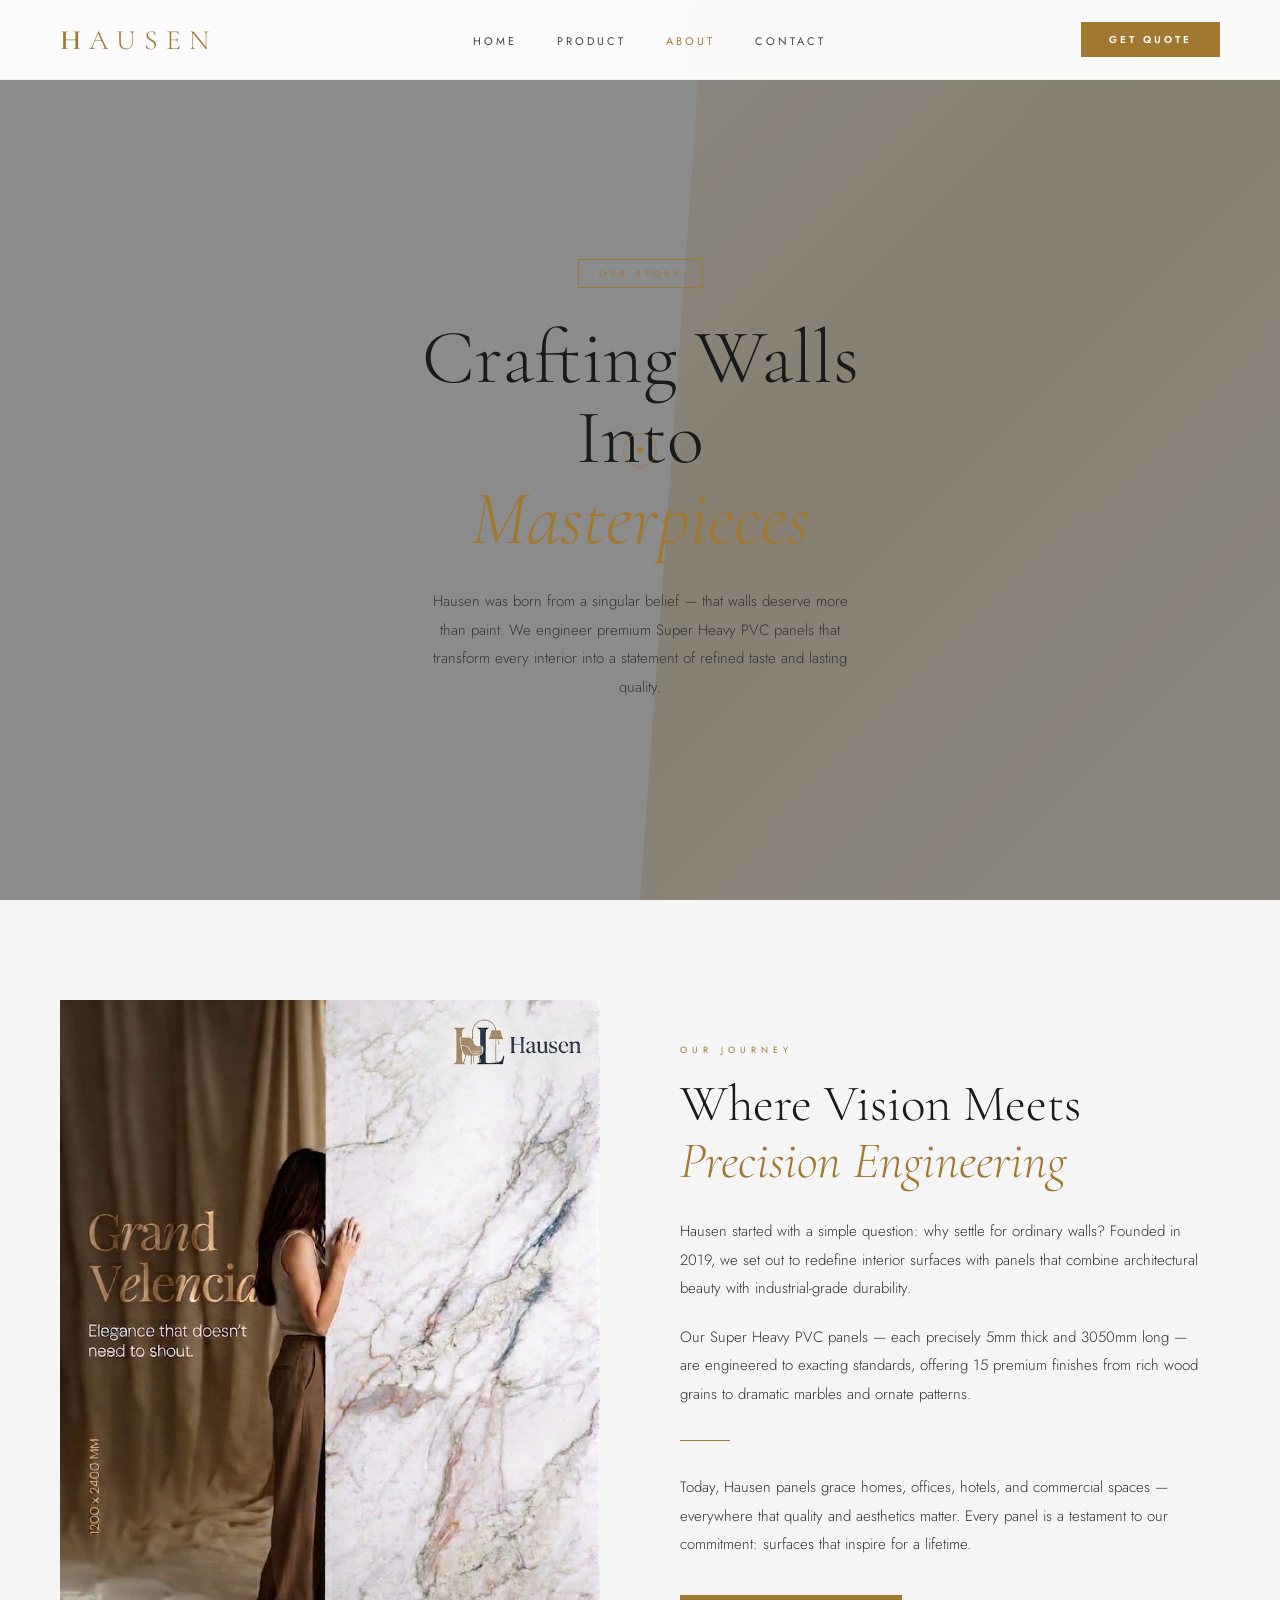
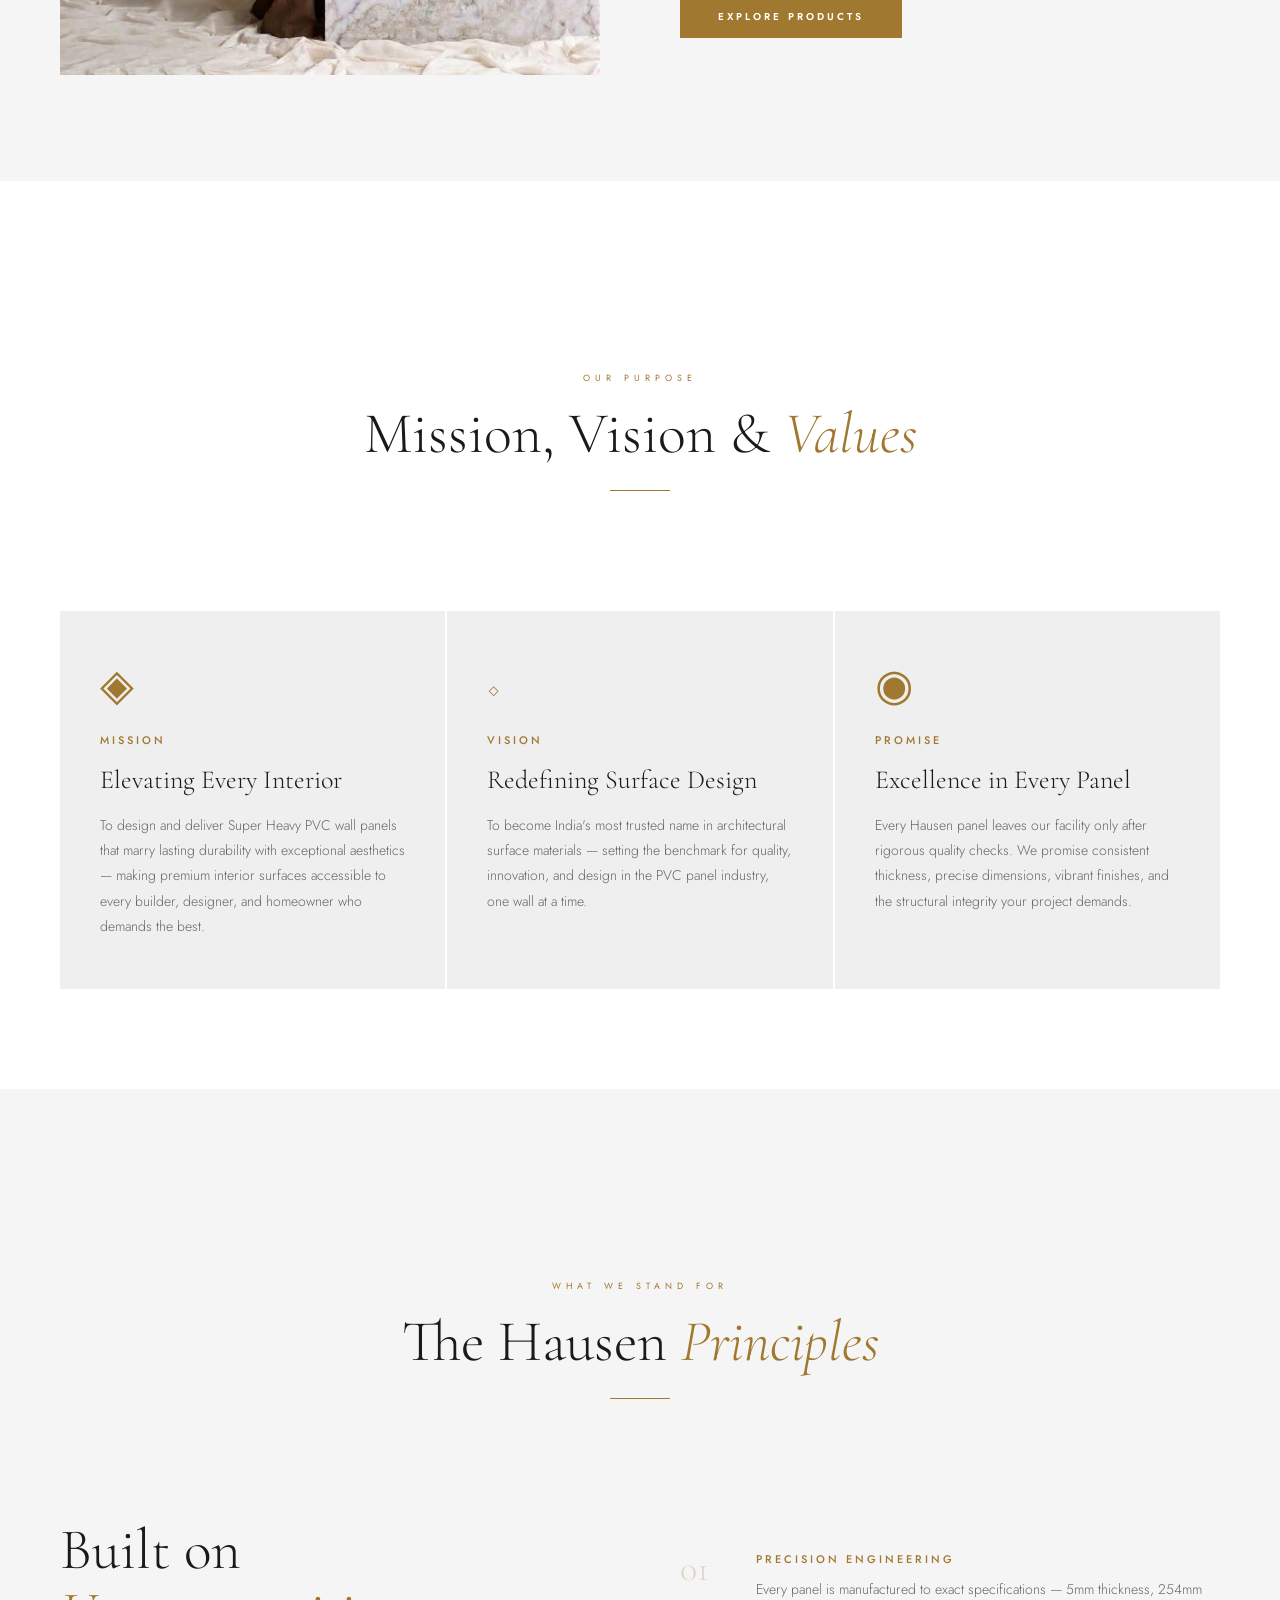
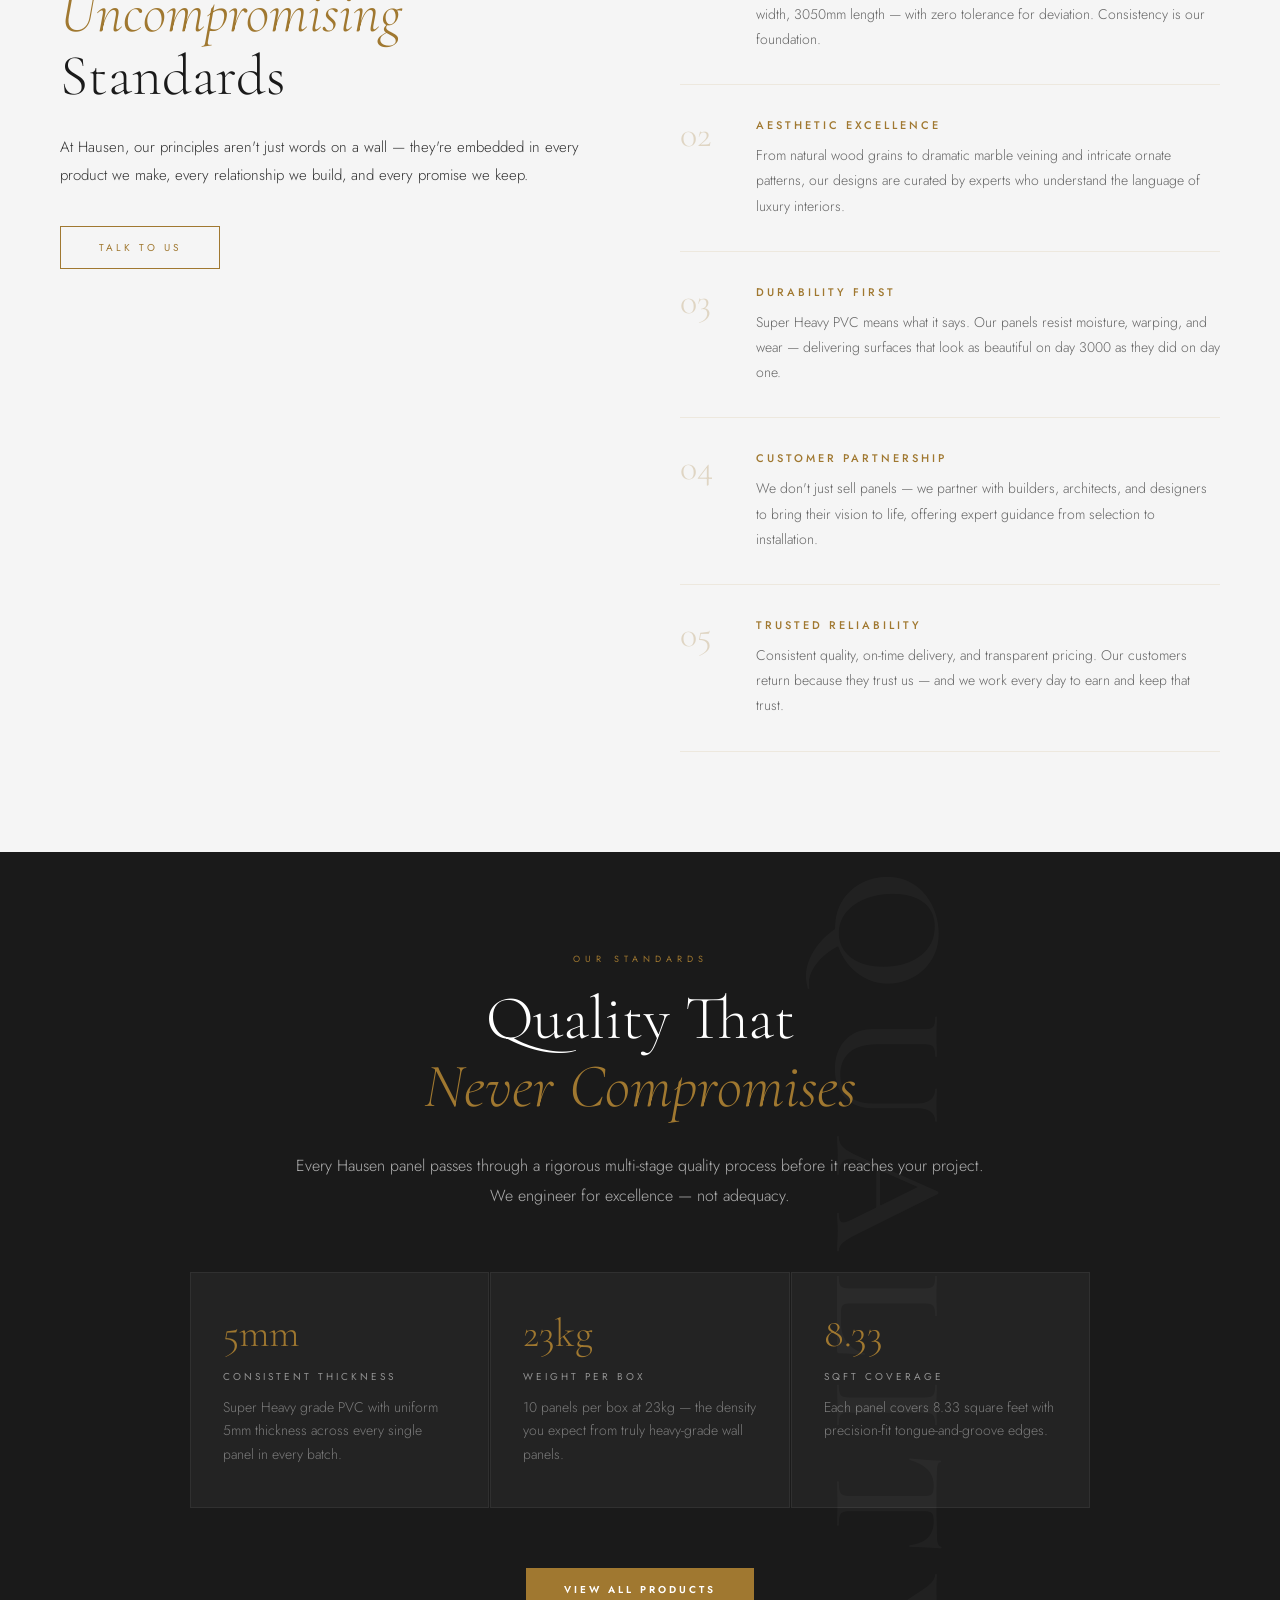
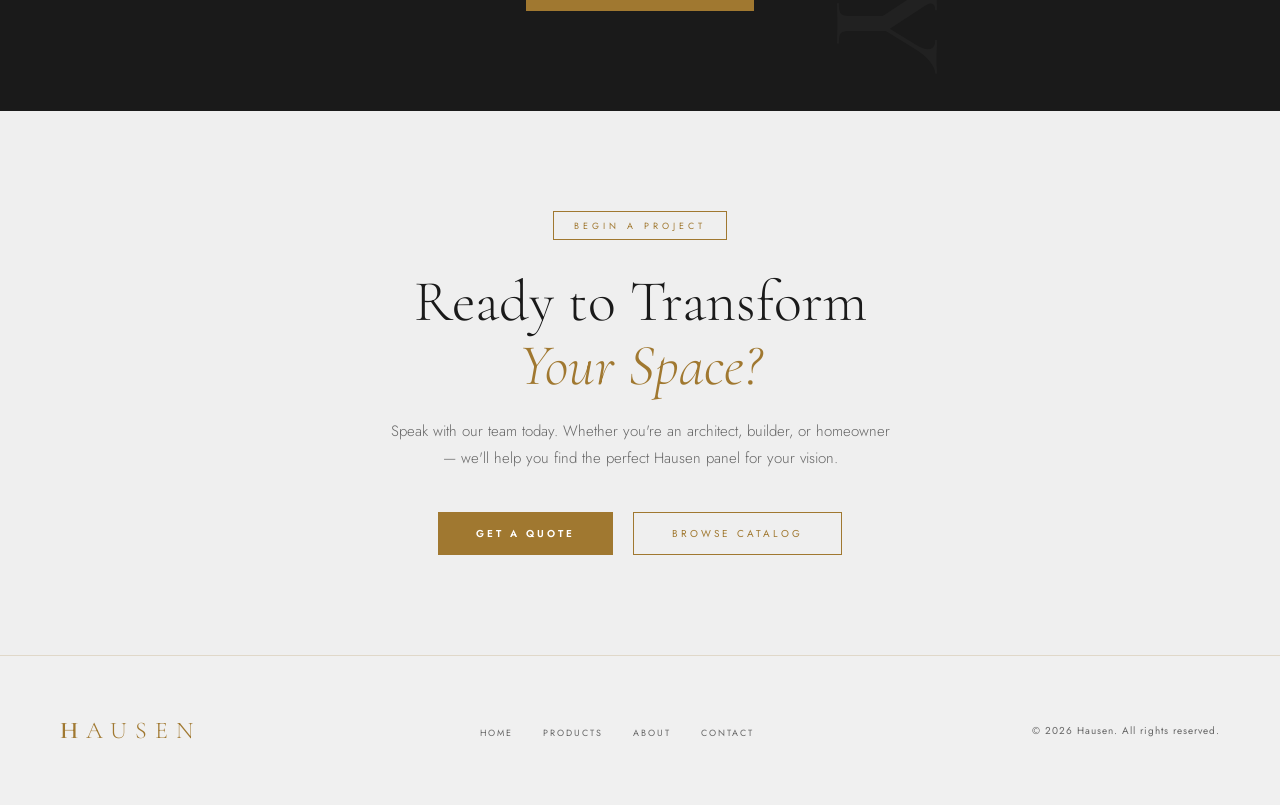
==== commit 088998bc: "Add a smooth, custom cursor animation to the website Add custom cursor functionality with CSS and Ja" ====
--- a/about.html
+++ b/about.html
@@ -303,8 +303,10 @@
     .mission-card { padding: 30px 24px; }
   }
 </style>
+<link rel="stylesheet" href="/css/cursor.css">
 </head>
 <body>
+<div id="cursor-dot"></div><div id="cursor-ring"></div>
 
 <!-- NAV -->
 <nav>
@@ -634,5 +636,6 @@
     btn.classList.toggle('show', window.scrollY > 400);
   });
 </script>
+<script src="/js/cursor.js"></script>
 </body>
 </html>
--- a/css/cursor.css
+++ b/css/cursor.css
@@ -0,0 +1,80 @@
+/* ─── CUSTOM CURSOR ─────────────────────────────────────────────── */
+
+/* Hide default cursor on non-touch devices */
+@media (pointer: fine) {
+  *, *::before, *::after {
+    cursor: none !important;
+  }
+}
+
+#cursor-dot,
+#cursor-ring {
+  position: fixed;
+  top: 0;
+  left: 0;
+  pointer-events: none;
+  z-index: 99999;
+  border-radius: 50%;
+  transform: translate(-50%, -50%);
+  will-change: transform, width, height, opacity;
+  display: none;
+}
+
+/* Small filled dot — tracks exactly */
+#cursor-dot {
+  width: 6px;
+  height: 6px;
+  background: #a07830;
+  transition: width 0.18s ease, height 0.18s ease, background 0.18s ease, opacity 0.2s ease;
+}
+
+/* Outer ring — lags behind via JS lerp */
+#cursor-ring {
+  width: 34px;
+  height: 34px;
+  border: 1.5px solid rgba(160, 120, 48, 0.7);
+  background: transparent;
+  transition: width 0.22s ease, height 0.22s ease, border-color 0.22s ease, background 0.22s ease, opacity 0.2s ease;
+}
+
+/* ─── HOVER STATE (links, buttons, clickable) ── */
+body.cursor-hover #cursor-dot {
+  width: 10px;
+  height: 10px;
+  background: #a07830;
+}
+
+body.cursor-hover #cursor-ring {
+  width: 48px;
+  height: 48px;
+  border-color: rgba(160, 120, 48, 0.9);
+  background: rgba(160, 120, 48, 0.08);
+}
+
+/* ─── CLICK STATE ──────────────────────────── */
+body.cursor-click #cursor-dot {
+  width: 14px;
+  height: 14px;
+  background: #c09040;
+  transition: width 0.08s ease, height 0.08s ease;
+}
+
+body.cursor-click #cursor-ring {
+  width: 28px;
+  height: 28px;
+  border-color: rgba(192, 144, 64, 0.9);
+  background: rgba(192, 144, 64, 0.15);
+  transition: width 0.08s ease, height 0.08s ease;
+}
+
+/* ─── TEXT HOVER (inputs, textareas) ────────── */
+body.cursor-text #cursor-dot {
+  width: 3px;
+  height: 22px;
+  border-radius: 2px;
+  background: #a07830;
+}
+
+body.cursor-text #cursor-ring {
+  opacity: 0;
+}
